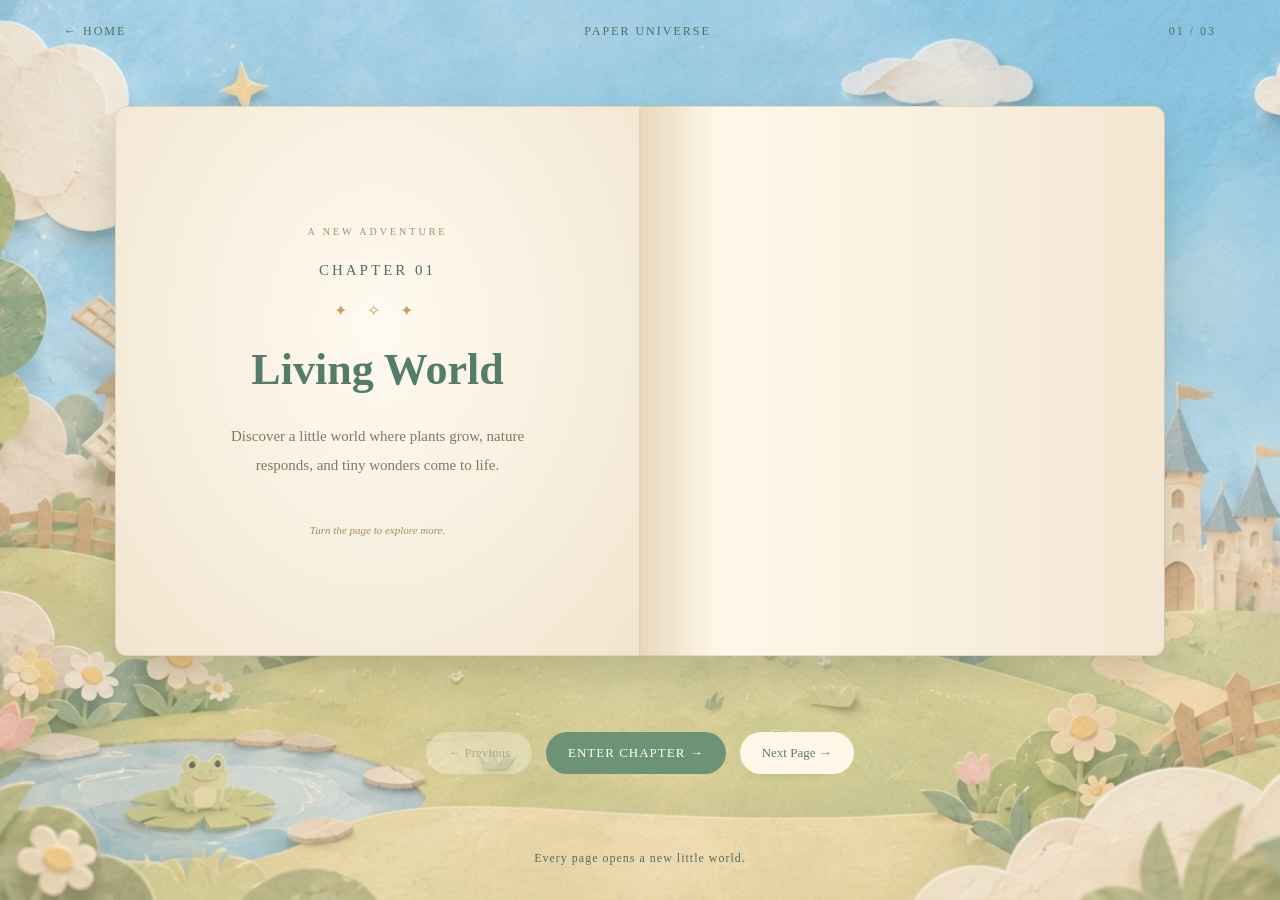
==== book.html @ 0bf72a99 "feat: update Paper Universe homepage" ====
<!DOCTYPE html>
<html lang="en">
<head>
    <meta charset="UTF-8">
    <meta name="viewport" content="width=device-width, initial-scale=1.0">
    <title>Paper Universe - Chapters</title>
    <link rel="stylesheet" href="css/book.css">
</head>

<body>

    <main class="book-screen">

        <header class="book-header">
            <a href="index.html" class="home-link">← HOME</a>
            <span>PAPER UNIVERSE</span>
            <span class="page-counter" id="pageCounter">01 / 03</span>
        </header>

        <section class="book-stage">

            <div class="storybook" id="storybook">

                <!-- Left page -->
                <div class="left-page">
                    <div class="page-inner">
                        <span class="small-label">A NEW ADVENTURE</span>
                        <h1 id="chapterNumber">CHAPTER 01</h1>
                        <div class="page-divider">✦ ✧ ✦</div>
                        <h2 id="chapterTitle">Living World</h2>
                        <p id="chapterDescription">
                            Discover a little world where plants grow,
                            nature responds, and tiny wonders come to life.
                        </p>
                        <span class="page-note">Turn the page to explore more.</span>
                    </div>
                </div>

                <!-- Right page -->
                <div class="right-page">
                    <div class="scene" id="chapterScene">
                        <div class="scene-sun"></div>
                        <div class="scene-cloud cloud-a"></div>
                        <div class="scene-cloud cloud-b"></div>
                        <div class="scene-hill hill-back"></div>
                        <div class="scene-hill hill-front"></div>
                        <div class="scene-tree tree-a">🌳</div>
                        <div class="scene-tree tree-b">🌲</div>
                        <div class="scene-flower">✿</div>
                        <div class="scene-caption" id="sceneCaption">
                            A little garden awaits...
                        </div>
                    </div>
                </div>

                <!-- Animated page -->
                <div class="turn-page" id="turnPage">
                    <div class="turn-front"></div>
                    <div class="turn-back"></div>
                </div>

            </div>

        </section>

        <section class="book-controls">
            <button id="prevButton" class="nav-button">
                ← Previous
            </button>

            <button id="enterButton" class="enter-button">
                ENTER CHAPTER →
            </button>

            <button id="nextButton" class="nav-button">
                Next Page →
            </button>
        </section>

        <footer class="book-footer">
            Every page opens a new little world.
        </footer>

    </main>

    <script src="js/book.js"></script>

</body>
</html>
---- css/book.css ----
* {
    box-sizing: border-box;
}

body {
    margin: 0;
    font-family: Georgia, serif;
    color: #536f65;
    background: #dcecf0;
}

.book-screen {
    min-height: 100vh;
    padding: 24px 5vw;
    display: flex;
    flex-direction: column;
    align-items: center;
    justify-content: space-between;
    background:
        linear-gradient(rgba(221, 239, 241, .3), rgba(232, 228, 203, .4)),
        url("../assets/landscape-bg.png") center / cover fixed;
}

.book-header {
    width: 100%;
    display: flex;
    justify-content: space-between;
    align-items: center;
    font-size: 12px;
    letter-spacing: 2px;
}

.home-link {
    color: inherit;
    text-decoration: none;
}

.home-link:hover {
    text-decoration: underline;
}

.page-counter {
    font-variant-numeric: tabular-nums;
}

/* Book stage */

.book-stage {
    width: min(100%, 1050px);
    perspective: 1800px;
    margin: 20px auto;
}

.storybook {
    position: relative;
    display: grid;
    grid-template-columns: 1fr 1fr;
    min-height: 470px;
    filter: drop-shadow(0 18px 18px rgba(72, 77, 55, .2));
}

.left-page,
.right-page {
    position: relative;
    min-width: 0;
    overflow: hidden;
    background: #f7efdf;
    border: 1px solid rgba(155, 127, 89, .2);
}

.left-page {
    border-radius: 12px 0 0 12px;
    background:
        radial-gradient(ellipse at 50% 40%, #fffaf0, #f1e5cf);
    padding: clamp(25px, 5vw, 65px);
}

.right-page {
    border-radius: 0 12px 12px 0;
    padding: 14px;
    background: #eee0c8;
}

.page-inner {
    height: 100%;
    min-height: 420px;
    display: flex;
    flex-direction: column;
    justify-content: center;
    align-items: center;
    text-align: center;
}

.small-label {
    font-size: 10px;
    letter-spacing: 3px;
    color: #a68c67;
}

.page-inner h1 {
    font-size: 15px;
    letter-spacing: 3px;
    font-weight: normal;
    margin: 25px 0 10px;
}

.page-divider {
    color: #c9a15b;
    letter-spacing: 8px;
    margin: 12px 0;
}

.page-inner h2 {
    font-size: clamp(28px, 4vw, 44px);
    color: #557b69;
    margin: 12px 0;
}

.page-inner p {
    max-width: 330px;
    font-size: 15px;
    line-height: 1.9;
    color: #827763;
}

.page-note {
    margin-top: 30px;
    font-size: 11px;
    font-style: italic;
    color: #a68c67;
}

/* Pop-up paper scene */

.scene {
    height: 100%;
    min-height: 440px;
    position: relative;
    overflow: hidden;
    border-radius: 5px;
    background: linear-gradient(#a9d7e9 0 55%, #b6cc91 55% 100%);
    box-shadow: inset 0 0 0 5px rgba(255,255,255,.35);
}

.scene-sun {
    position: absolute;
    top: 9%;
    right: 13%;
    width: 70px;
    height: 70px;
    border-radius: 50%;
    background: #f5d36d;
    box-shadow: 0 5px 0 rgba(192, 146, 58, .15);
}

.scene-cloud {
    position: absolute;
    width: 100px;
    height: 35px;
    border-radius: 50px;
    background: #fff3e5;
    box-shadow:
        20px -18px 0 2px #fff3e5,
        48px -3px 0 -2px #fff3e5;
}

.cloud-a {
    top: 20%;
    left: 10%;
}

.cloud-b {
    top: 36%;
    right: 7%;
    transform: scale(.65);
}

.scene-hill {
    position: absolute;
    bottom: -15%;
    width: 130%;
    height: 45%;
    border-radius: 50% 50% 0 0;
}

.hill-back {
    left: -30%;
    background: #a5c47f;
    bottom: 0;
}

.hill-front {
    right: -35%;
    background: #83a968;
    bottom: -17%;
}

.scene-tree {
    position: absolute;
    bottom: 21%;
    font-size: clamp(65px, 10vw, 110px);
    filter: drop-shadow(4px 6px 2px rgba(70, 80, 50, .15));
}

.tree-a {
    left: 9%;
}

.tree-b {
    right: 10%;
    font-size: clamp(60px, 8vw, 90px);
}

.scene-flower {
    position: absolute;
    bottom: 20%;
    left: 48%;
    font-size: 55px;
    color: #f6e4a6;
    text-shadow: 2px 4px 0 rgba(126, 148, 88, .2);
}

.scene-caption {
    position: absolute;
    bottom: 7%;
    left: 0;
    right: 0;
    z-index: 2;
    text-align: center;
    color: #fffaf0;
    text-shadow: 0 2px 5px rgba(40, 60, 40, .45);
    font-size: 14px;
    letter-spacing: 1px;
}

/* Turning sheet */

.turn-page {
    position: absolute;
    z-index: 5;
    top: 0;
    bottom: 0;
    left: 50%;
    width: 50%;
    transform-origin: left center;
    transform-style: preserve-3d;
    pointer-events: none;
}

.turn-front,
.turn-back {
    position: absolute;
    inset: 0;
    backface-visibility: hidden;
    background:
        linear-gradient(90deg, #e8d8bd, #fff8e9 15%, #f3e7d3);
    border: 1px solid rgba(155, 127, 89, .2);
}

.turn-front {
    border-radius: 0 12px 12px 0;
}

.turn-back {
    transform: rotateY(180deg);
    border-radius: 12px 0 0 12px;
    background: linear-gradient(90deg, #f5ead7, #e5d4b8);
}

.storybook.is-turning-next .turn-page {
    animation: turnNext .75s ease-in-out forwards;
}

.storybook.is-turning-prev .turn-page {
    transform-origin: right center;
    left: 0;
    animation: turnPrev .75s ease-in-out forwards;
}

@keyframes turnNext {
    from { transform: rotateY(0deg); }
    to { transform: rotateY(-180deg); }
}

@keyframes turnPrev {
    from { transform: rotateY(0deg); }
    to { transform: rotateY(180deg); }
}

/* Controls */

.book-controls {
    width: min(100%, 700px);
    display: flex;
    justify-content: center;
    align-items: center;
    gap: 14px;
    flex-wrap: wrap;
    margin: 8px 0 20px;
}

.book-controls button {
    border: 0;
    border-radius: 30px;
    padding: 13px 22px;
    font-family: inherit;
    font-size: 13px;
    cursor: pointer;
    transition: transform .2s, box-shadow .2s;
}

.book-controls button:hover:not(:disabled) {
    transform: translateY(-3px);
    box-shadow: 0 5px 12px rgba(80, 80, 50, .15);
}

.book-controls button:disabled {
    opacity: .35;
    cursor: not-allowed;
}

.nav-button {
    background: #fff8e9;
    color: #65786a;
}

.enter-button {
    background: #6d9275;
    color: white;
    letter-spacing: 1px;
}

.book-footer {
    font-size: 12px;
    letter-spacing: 1px;
    text-align: center;
    padding: 10px;
}

@media (max-width: 650px) {
    .book-screen {
        padding: 18px 4vw;
    }

    .storybook {
        min-height: 580px;
        grid-template-columns: 1fr;
    }

    .left-page {
        border-radius: 12px 12px 0 0;
        padding: 25px;
    }

    .page-inner {
        min-height: 270px;
    }

    .right-page {
        border-radius: 0 0 12px 12px;
    }

    .scene {
        min-height: 300px;
    }

    .turn-page {
        display: none;
    }
}

@media (prefers-reduced-motion: reduce) {
    .storybook.is-turning-next .turn-page,
    .storybook.is-turning-prev .turn-page {
        animation-duration: .01ms;
    }
}
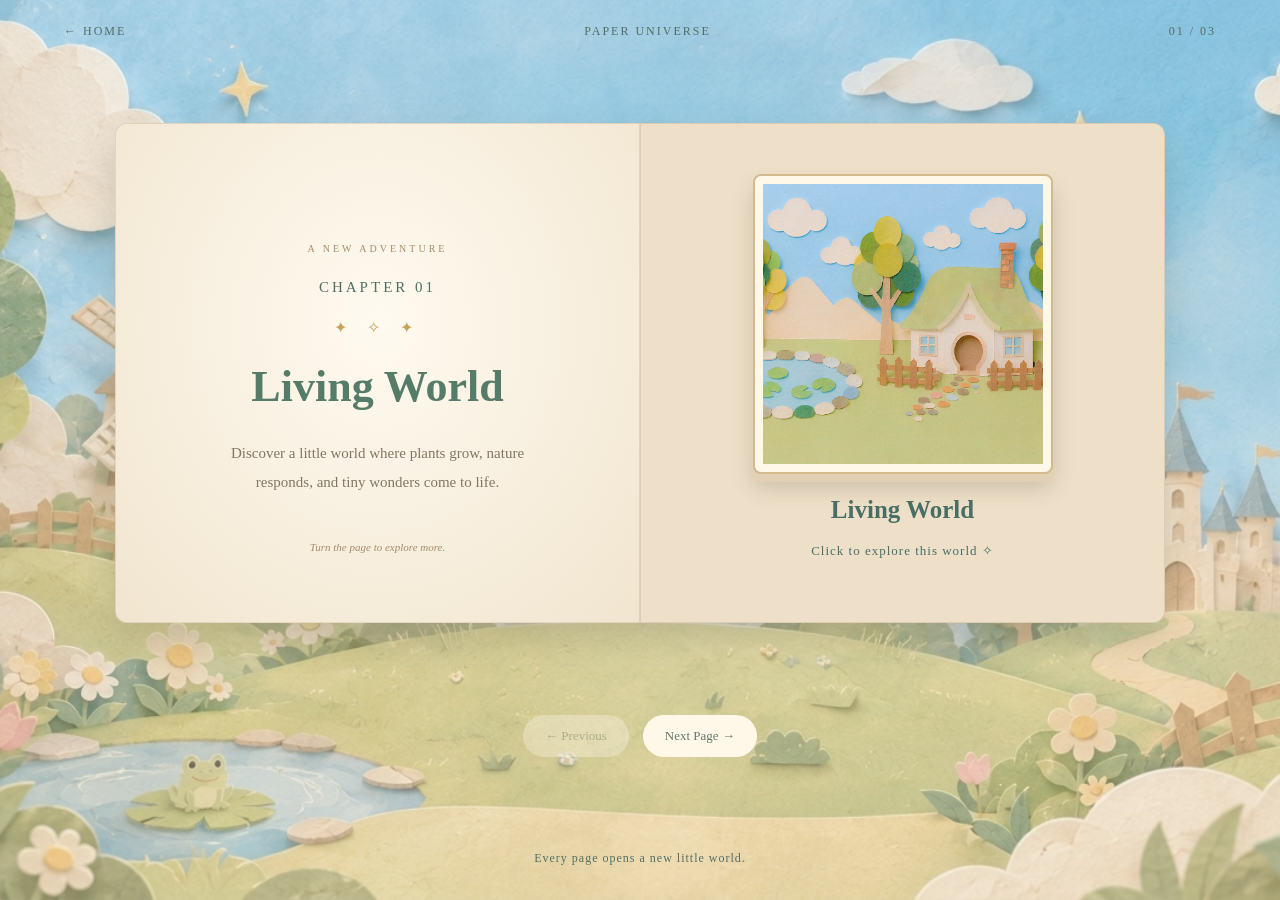
==== commit fdd1f6e4: "feat: update Paper Universe homepage and bookpage" ====
--- a/book.html
+++ b/book.html
@@ -37,22 +37,29 @@
                     </div>
                 </div>
 
+                
+                
                 <!-- Right page -->
                 <div class="right-page">
-                    <div class="scene" id="chapterScene">
-                        <div class="scene-sun"></div>
-                        <div class="scene-cloud cloud-a"></div>
-                        <div class="scene-cloud cloud-b"></div>
-                        <div class="scene-hill hill-back"></div>
-                        <div class="scene-hill hill-front"></div>
-                        <div class="scene-tree tree-a">🌳</div>
-                        <div class="scene-tree tree-b">🌲</div>
-                        <div class="scene-flower">✿</div>
-                        <div class="scene-caption" id="sceneCaption">
-                            A little garden awaits...
-                        </div>
-                    </div>
-                </div>
+                    <a href="living-world/index.html"
+                    class="chapter-preview-link"
+                    id="chapterPreviewLink">
+
+                    <img
+                        src="assets/living-world-preview.png"
+                        alt="Living World Preview"
+                        class="chapter-preview-image"
+                        id="chapterPreviewImage"
+                    >
+
+                    <h2 id="chapterPreviewTitle">Living World</h2>
+                    <p id="chapterPreviewHint">Click to explore this world ✧</p>
+
+                </a>
+
+            </div>
+
+
 
                 <!-- Animated page -->
                 <div class="turn-page" id="turnPage">
@@ -65,17 +72,15 @@
         </section>
 
         <section class="book-controls">
+
             <button id="prevButton" class="nav-button">
                 ← Previous
-            </button>
-
-            <button id="enterButton" class="enter-button">
-                ENTER CHAPTER →
             </button>
 
             <button id="nextButton" class="nav-button">
                 Next Page →
             </button>
+
         </section>
 
         <footer class="book-footer">
--- a/css/book.css
+++ b/css/book.css
@@ -1,6 +1,7 @@
 
 * {
     box-sizing: border-box;
+    cursor: url("../assets/elf-cursor-small.png") 48 48, auto;
 }
 
 body {
@@ -56,7 +57,7 @@
     position: relative;
     display: grid;
     grid-template-columns: 1fr 1fr;
-    min-height: 470px;
+    height: 500px;
     filter: drop-shadow(0 18px 18px rgba(72, 77, 55, .2));
 }
 
@@ -77,9 +78,16 @@
 }
 
 .right-page {
+    position: relative;
+    height: 100%;
+    min-width: 0;
+    overflow: hidden;
     border-radius: 0 12px 12px 0;
     padding: 14px;
     background: #eee0c8;
+    display: flex;
+    align-items: center;
+    justify-content: center;
 }
 
 .page-inner {
@@ -243,6 +251,7 @@
     bottom: 0;
     left: 50%;
     width: 50%;
+    visibility: hidden;
     transform-origin: left center;
     transform-style: preserve-3d;
     pointer-events: none;
@@ -269,10 +278,12 @@
 }
 
 .storybook.is-turning-next .turn-page {
+    visibility: visible;
     animation: turnNext .75s ease-in-out forwards;
 }
 
 .storybook.is-turning-prev .turn-page {
+    visibility: visible;
     transform-origin: right center;
     left: 0;
     animation: turnPrev .75s ease-in-out forwards;
@@ -376,3 +387,64 @@
         animation-duration: .01ms;
     }
 }
+
+
+/* Chapter Preview */
+
+.chapter-preview-link {
+    display: flex;
+    flex-direction: column;
+    align-items: center;
+    justify-content: center;
+
+    width: 100%;
+    height: 100%;
+
+    color: #496E65;
+    text-decoration: none;
+    text-align: center;
+
+    transition: transform .35s ease;
+}
+
+.chapter-preview-image {
+    width: min(75%, 300px);
+    aspect-ratio: 1 / 1;
+    object-fit: cover;
+    display: block;
+    visibility: visible;
+    opacity: 1;
+
+    padding: 8px;
+    background: #fff8e8;
+    border: 2px solid #d4b98d;
+    border-radius: 8px;
+
+    box-shadow:
+        0 8px 0 #e1d0b4,
+        0 14px 22px rgba(70, 60, 40, .2);
+
+    transition: transform .35s ease,
+                box-shadow .35s ease;
+}
+
+.chapter-preview-link:hover {
+    transform: translateY(-6px);
+}
+
+.chapter-preview-link:hover .chapter-preview-image {
+    transform: scale(1.04) rotate(1deg);
+    box-shadow:
+        0 10px 0 #e1d0b4,
+        0 18px 26px rgba(70, 60, 40, .25);
+}
+
+.chapter-preview-link h2 {
+    margin: 22px 0 6px;
+    font-size: 25px;
+}
+
+.chapter-preview-link p {
+    font-size: 13px;
+    letter-spacing: 1px;
+}
